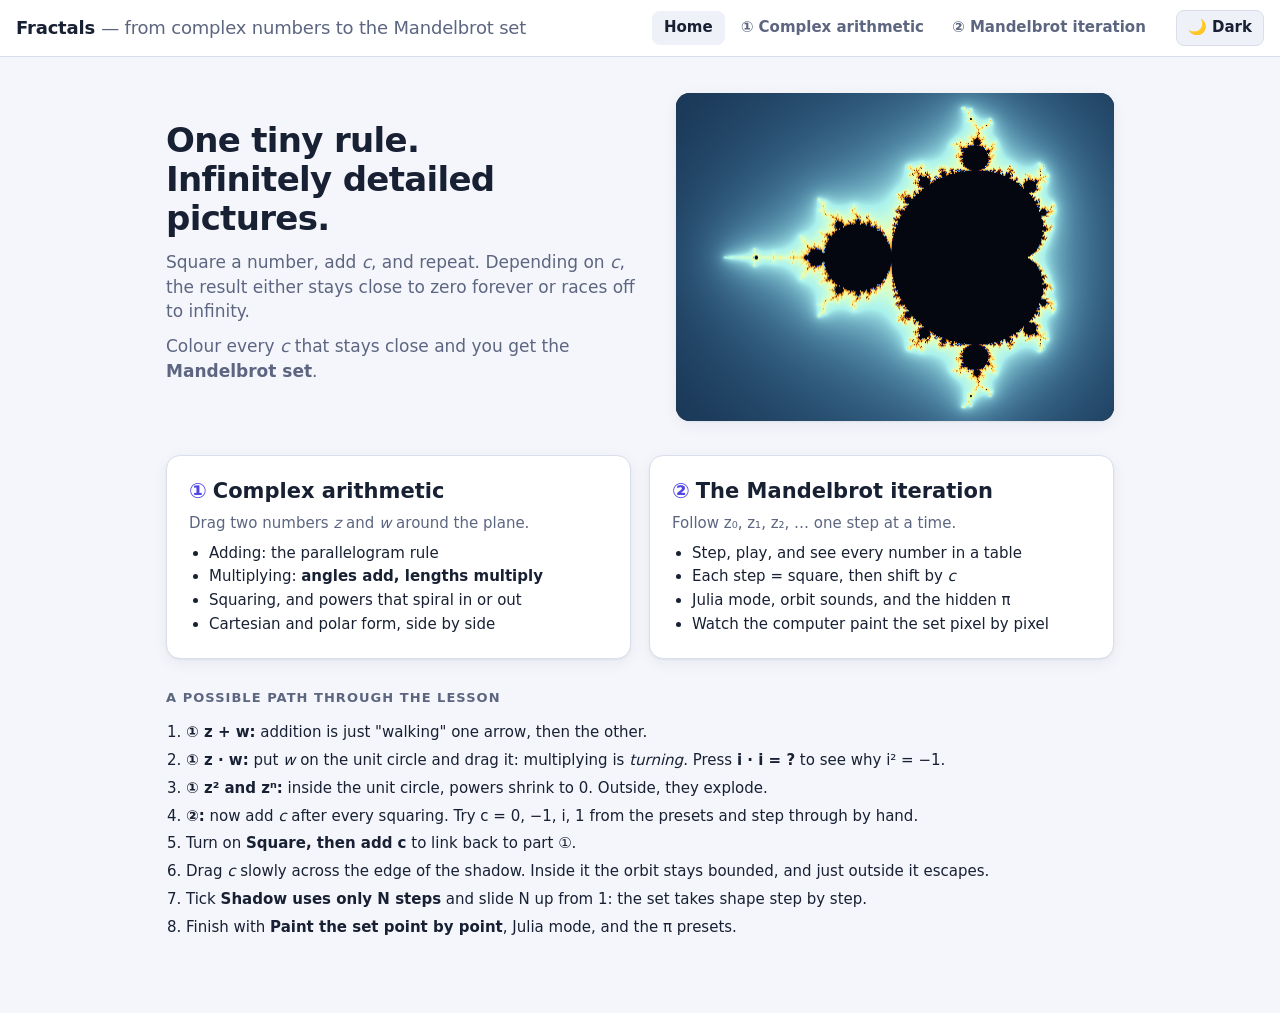
==== index.html @ 912d730c "Fractals classroom demos Co-Authored-By: Claude Opus 5.5 <noreply@anthropic.com>" ====
<!doctype html>
<html lang="en">
<head>
  <meta charset="utf-8">
  <meta name="viewport" content="width=device-width, initial-scale=1">
  <title>Fractals Classroom Demos</title>
  <link rel="stylesheet" href="css/style.css">
  <style>
    body { overflow-y: auto; }
    .home { max-width: 980px; margin: 0 auto; padding: 36px 16px 60px; width: 100%; }
    .hero { display: grid; grid-template-columns: 1.1fr 1fr; gap: 28px; align-items: center; }
    .hero h2 { font-size: 34px; line-height: 1.15; margin: 0 0 12px; letter-spacing: -0.02em; }
    .hero p { font-size: 17px; color: var(--muted); margin: 0 0 10px; }
    #heroCanvas { width: 100%; aspect-ratio: 4 / 3; border-radius: 14px; display: block; background: #050814; box-shadow: var(--shadow); }
    .cards { display: grid; grid-template-columns: 1fr 1fr; gap: 18px; margin-top: 34px; }
    a.demo {
      display: block; text-decoration: none; color: inherit;
      background: var(--panel); border: 1px solid var(--border); border-radius: 14px;
      padding: 20px 22px; box-shadow: var(--shadow); transition: transform .12s, border-color .12s;
    }
    a.demo:hover { transform: translateY(-2px); border-color: var(--accent); }
    a.demo h3 { margin: 0 0 6px; font-size: 21px; }
    a.demo .num { color: var(--accent); font-weight: 750; margin-right: 6px; }
    a.demo p { margin: 0 0 8px; color: var(--muted); }
    a.demo ul { margin: 6px 0 0; padding-left: 20px; }
    a.demo li { margin: 2px 0; }
    .tips { margin-top: 30px; }
    .tips h3 { font-size: 13px; text-transform: uppercase; letter-spacing: .08em; color: var(--muted); }
    .tips ol { padding-left: 20px; }
    .tips li { margin: 6px 0; }
    @media (max-width: 760px) { .hero, .cards { grid-template-columns: 1fr; } .hero h2 { font-size: 27px; } }
  </style>
</head>
<body>
  <header class="top">
    <h1>Fractals <span class="sub">&mdash; from complex numbers to the Mandelbrot set</span></h1>
    <nav>
      <a class="active" href="index.html">Home</a>
      <a href="complex.html">&#9312; Complex arithmetic</a>
      <a href="mandelbrot.html">&#9313; Mandelbrot iteration</a>
    </nav>
    <button id="theme" title="Switch light / dark theme"></button>
  </header>

  <div class="home">
    <section class="hero">
      <div>
        <h2>One tiny rule.<br>Infinitely detailed pictures.</h2>
        <p>Square a number, add <i>c</i>, and repeat. Depending on <i>c</i>, the result either stays close to zero forever or races off to infinity.</p>
        <p>Colour every <i>c</i> that stays close and you get the <b>Mandelbrot set</b>.</p>
      </div>
      <canvas id="heroCanvas" aria-label="The Mandelbrot set"></canvas>
    </section>

    <section class="cards">
      <a class="demo" href="complex.html">
        <h3><span class="num">&#9312;</span>Complex arithmetic</h3>
        <p>Drag two numbers <i>z</i> and <i>w</i> around the plane.</p>
        <ul>
          <li>Adding: the parallelogram rule</li>
          <li>Multiplying: <b>angles add, lengths multiply</b></li>
          <li>Squaring, and powers that spiral in or out</li>
          <li>Cartesian and polar form, side by side</li>
        </ul>
      </a>
      <a class="demo" href="mandelbrot.html">
        <h3><span class="num">&#9313;</span>The Mandelbrot iteration</h3>
        <p>Follow z&#8320;, z&#8321;, z&#8322;, &hellip; one step at a time.</p>
        <ul>
          <li>Step, play, and see every number in a table</li>
          <li>Each step = square, then shift by <i>c</i></li>
          <li>Julia mode, orbit sounds, and the hidden &pi;</li>
          <li>Watch the computer paint the set pixel by pixel</li>
        </ul>
      </a>
    </section>

    <section class="tips">
      <h3>A possible path through the lesson</h3>
      <ol>
        <li><b>&#9312; z + w:</b> addition is just "walking" one arrow, then the other.</li>
        <li><b>&#9312; z &middot; w:</b> put <i>w</i> on the unit circle and drag it: multiplying is <i>turning</i>. Press <b>i &middot; i = ?</b> to see why i&sup2; = &minus;1.</li>
        <li><b>&#9312; z&sup2; and z&#8319;:</b> inside the unit circle, powers shrink to 0. Outside, they explode.</li>
        <li><b>&#9313;:</b> now add <i>c</i> after every squaring. Try c = 0, &minus;1, i, 1 from the presets and step through by hand.</li>
        <li>Turn on <b>Square, then add c</b> to link back to part &#9312;.</li>
        <li>Drag <i>c</i> slowly across the edge of the shadow. Inside it the orbit stays bounded, and just outside it escapes.</li>
        <li>Tick <b>Shadow uses only N steps</b> and slide N up from 1: the set takes shape step by step.</li>
        <li>Finish with <b>Paint the set point by point</b>, Julia mode, and the &pi; presets.</li>
      </ol>
    </section>
  </div>

  <script src="js/plane.js"></script>
  <script>
    Theme.init(document.getElementById('theme'));
    // Small Mandelbrot picture for the landing page.
    (function () {
      const cv = document.getElementById('heroCanvas');
      function render() {
        const r = cv.getBoundingClientRect();
        const W = Math.max(1, Math.round(r.width)), H = Math.max(1, Math.round(r.height));
        cv.width = W; cv.height = H;
        const g = cv.getContext('2d');
        const img = g.createImageData(W, H);
        const scale = Math.min(W / 3.1, H / 2.45), cx = -0.72, cy = 0, iter = 300;
        const pal = (t) => {
          const a = [0.5, 0.5, 0.5], b = [0.5, 0.5, 0.5], d = [0.0, 0.12, 0.28];
          return a.map((ai, i) => 255 * (ai + b[i] * Math.cos(6.2832 * (t + d[i]))));
        };
        for (let j = 0; j < H; j++) {
          for (let i = 0; i < W; i++) {
            const x0 = cx + (i - W / 2) / scale, y0 = cy - (j - H / 2) / scale;
            let x = 0, y = 0, n = 0, x2 = 0, y2 = 0;
            while (n < iter && x2 + y2 <= 256) { y = 2 * x * y + y0; x = x2 - y2 + x0; x2 = x * x; y2 = y * y; n++; }
            const o = (j * W + i) * 4;
            if (n >= iter) { img.data[o] = 4; img.data[o + 1] = 6; img.data[o + 2] = 16; }
            else {
              const nu = n + 1 - Math.log(Math.log(x2 + y2) * 0.5) / Math.LN2;
              const t = Math.sqrt(Math.max(0, nu)) * 0.09 + 0.55;
              const c = pal(t), fade = Math.min(1, nu / 8);
              img.data[o] = c[0] * fade + 5 * (1 - fade);
              img.data[o + 1] = c[1] * fade + 8 * (1 - fade);
              img.data[o + 2] = c[2] * fade + 20 * (1 - fade);
            }
            img.data[o + 3] = 255;
          }
        }
        g.putImageData(img, 0, 0);
      }
      let t = 0;
      new ResizeObserver(() => { clearTimeout(t); t = setTimeout(render, 60); }).observe(cv);
    })();
  </script>
</body>
</html>
---- css/style.css ----
/* Shared styles for the Fractals demos.
   Theme: follows the OS setting; the header button overrides it (data-theme on <html>). */

:root {
  --bg: #f4f6fb;
  --panel: #ffffff;
  --panel-2: #eef1f8;
  --border: #d8deeb;
  --text: #182033;
  --muted: #5d6680;
  --accent: #4f46e5;
  --canvas-bg: #ffffff;
  --grid: rgba(20, 30, 60, 0.07);
  --grid-strong: rgba(20, 30, 60, 0.13);
  --axis: rgba(20, 30, 60, 0.55);
  --tick: #6b7389;
  --halo: rgba(255, 255, 255, 0.9);

  --z: #1d6fe0;
  --w: #e07800;
  --sum: #0f9d58;
  --prod: #b52ad6;
  --c: #d91e4a;
  --orbit: #d97706;
  --cur: #0077d6;
  --escape: #d91e4a;
  --unit: rgba(20, 30, 60, 0.35);

  --radius: 10px;
  --shadow: 0 1px 2px rgba(0, 0, 0, 0.05), 0 4px 16px rgba(20, 30, 60, 0.06);
}

@media (prefers-color-scheme: dark) {
  :root:not([data-theme="light"]) {
    --bg: #0d1220;
    --panel: #151c2e;
    --panel-2: #1d2640;
    --border: #2a3452;
    --text: #e7ebf5;
    --muted: #98a3bf;
    --accent: #8b85ff;
    --canvas-bg: #0a0f1b;
    --grid: rgba(200, 215, 255, 0.06);
    --grid-strong: rgba(200, 215, 255, 0.12);
    --axis: rgba(220, 230, 255, 0.5);
    --tick: #8d98b5;
    --halo: rgba(10, 15, 27, 0.9);

    --z: #4ea1ff;
    --w: #ffa646;
    --sum: #3fd98a;
    --prod: #e46bff;
    --c: #ff5c7c;
    --orbit: #ffd34d;
  --cur: #3df2ff;
    --escape: #ff5c7c;
    --unit: rgba(220, 230, 255, 0.35);
    --shadow: 0 1px 2px rgba(0, 0, 0, 0.3), 0 4px 16px rgba(0, 0, 0, 0.25);
  }
}

:root[data-theme="dark"] {
  --bg: #0d1220;
  --panel: #151c2e;
  --panel-2: #1d2640;
  --border: #2a3452;
  --text: #e7ebf5;
  --muted: #98a3bf;
  --accent: #8b85ff;
  --canvas-bg: #0a0f1b;
  --grid: rgba(200, 215, 255, 0.06);
  --grid-strong: rgba(200, 215, 255, 0.12);
  --axis: rgba(220, 230, 255, 0.5);
  --tick: #8d98b5;
  --halo: rgba(10, 15, 27, 0.9);

  --z: #4ea1ff;
  --w: #ffa646;
  --sum: #3fd98a;
  --prod: #e46bff;
  --c: #ff5c7c;
  --orbit: #ffd34d;
  --cur: #3df2ff;
  --escape: #ff5c7c;
  --unit: rgba(220, 230, 255, 0.35);
  --shadow: 0 1px 2px rgba(0, 0, 0, 0.3), 0 4px 16px rgba(0, 0, 0, 0.25);
}

* { box-sizing: border-box; }

html, body { height: 100%; }

body {
  margin: 0;
  display: flex;
  flex-direction: column;
  background: var(--bg);
  color: var(--text);
  font: 15px/1.45 system-ui, -apple-system, "Segoe UI", Roboto, sans-serif;
}

/* ---------- header ---------- */
header.top {
  display: flex;
  align-items: center;
  gap: 18px;
  padding: 10px 16px;
  background: var(--panel);
  border-bottom: 1px solid var(--border);
  flex-wrap: wrap;
}
header.top h1 { font-size: 18px; margin: 0; font-weight: 650; letter-spacing: -0.01em; }
header.top h1 .sub { color: var(--muted); font-weight: 450; }
header.top nav { display: flex; gap: 4px; margin-left: auto; flex-wrap: wrap; }
header.top nav a {
  color: var(--muted);
  text-decoration: none;
  padding: 6px 12px;
  border-radius: 8px;
  font-weight: 550;
}
header.top nav a:hover { background: var(--panel-2); color: var(--text); }
header.top nav a.active { background: var(--panel-2); color: var(--text); }

/* ---------- app layout ---------- */
main.app { flex: 1; display: flex; min-height: 0; }

.stage { position: relative; flex: 1; min-width: 0; overflow: hidden; }
.stage canvas.plane {
  position: absolute; inset: 0;
  width: 100%; height: 100%;
  display: block;
  background: var(--canvas-bg);
}

.side {
  width: 400px;
  flex: none;
  overflow-y: auto;
  background: var(--panel);
  border-left: 1px solid var(--border);
  padding: 14px 14px 40px;
  display: flex;
  flex-direction: column;
  gap: 14px;
}

@media (max-width: 900px) {
  html, body { height: auto; }
  main.app { flex-direction: column; }
  .stage { height: 62vh; flex: none; }
  .side { width: auto; border-left: none; border-top: 1px solid var(--border); padding: 14px 16px 40px; }
}

/* ---------- overlays on the stage ---------- */
.overlay { position: absolute; pointer-events: none; }
.overlay > * { pointer-events: auto; }
.zoom-ctl { right: 12px; bottom: 12px; display: flex; flex-direction: column; gap: 6px; }
.zoom-ctl button { width: 38px; height: 38px; font-size: 18px; padding: 0; }
.readout {
  left: 12px; bottom: 12px;
  font: 13px/1.2 ui-monospace, "Cascadia Mono", Consolas, monospace;
  color: var(--muted);
  background: var(--panel);
  border: 1px solid var(--border);
  padding: 5px 9px;
  border-radius: 8px;
  opacity: 0.92;
}
.readout:empty { display: none; }

/* ---------- explorer: just the set ---------- */
.explorer-btn { font-weight: 600; }
.explorer-btn.active { background: var(--accent); border-color: var(--accent); color: #fff; }
.explorer-bar {
  left: 12px; top: 12px; right: 12px;
  display: none; flex-wrap: wrap; align-items: center; gap: 8px 12px;
  width: fit-content; max-width: calc(100% - 24px);
  background: var(--panel); border: 1px solid var(--border); border-radius: 10px;
  padding: 6px 10px; font-size: 14px;
  box-shadow: 0 6px 20px rgba(0,0,0,.3);
  pointer-events: auto;
}
.explorer-bar label { display: flex; align-items: center; gap: 6px; }
.explorer-bar input[type=range] { width: 110px; }
body.explorer .explorer-bar { display: flex; }
body.explorer .side, body.explorer #hint { display: none; }
.viewinfo {
  right: 60px; bottom: 12px;
  display: flex; align-items: center; gap: 6px;
  font: 12px/1.2 ui-monospace, "Cascadia Mono", Consolas, monospace;
  color: var(--muted); white-space: pre;
  background: var(--panel); border: 1px solid var(--border); border-radius: 8px;
  padding: 3px 4px 3px 9px;
}
.viewinfo button { width: 22px; height: 22px; padding: 0; font-size: 14px; line-height: 1; }
.hint {
  left: 12px; top: 12px;
  max-width: min(460px, calc(100% - 24px));
  font-size: 13px;
  color: var(--muted);
  background: var(--panel);
  border: 1px solid var(--border);
  padding: 7px 11px;
  border-radius: 8px;
  opacity: 0.94;
}
.hint b { color: var(--text); }

/* ---------- panel building blocks ---------- */
.section { display: flex; flex-direction: column; gap: 8px; }
.section > h2 {
  font-size: 12px;
  text-transform: uppercase;
  letter-spacing: 0.08em;
  color: var(--muted);
  margin: 0;
  font-weight: 650;
}

.card {
  background: var(--panel-2);
  border: 1px solid var(--border);
  border-radius: var(--radius);
  padding: 10px 12px;
}
.card.accent { border-left: 4px solid var(--card-color, var(--accent)); }

button, select, input {
  font: inherit;
  color: var(--text);
}
button {
  background: var(--panel-2);
  border: 1px solid var(--border);
  border-radius: 8px;
  padding: 6px 11px;
  cursor: pointer;
  font-weight: 550;
  transition: background 0.12s, border-color 0.12s;
}
button:hover { border-color: var(--accent); }
button:active { transform: translateY(1px); }
button.primary { background: var(--accent); border-color: var(--accent); color: #fff; }
button:disabled { opacity: 0.45; cursor: default; }
button:focus-visible, select:focus-visible, input:focus-visible { outline: 2px solid var(--accent); outline-offset: 1px; }

.seg {
  display: flex;
  background: var(--panel-2);
  border: 1px solid var(--border);
  border-radius: 9px;
  padding: 3px;
  gap: 3px;
}
.seg button {
  flex: 1;
  border: none;
  background: transparent;
  padding: 6px 6px;
  border-radius: 6px;
  color: var(--muted);
  white-space: nowrap;
}
.seg button.on { background: var(--panel); color: var(--text); box-shadow: var(--shadow); }

.row { display: flex; gap: 8px; align-items: center; flex-wrap: wrap; }
.row.tight { gap: 4px; }
.grow { flex: 1; }

.toggles { display: grid; grid-template-columns: 1fr 1fr; gap: 4px 10px; }
.toggles label, label.check {
  display: flex; align-items: center; gap: 7px;
  cursor: pointer;
  font-size: 14px;
  user-select: none;
}
input[type="checkbox"] { width: 16px; height: 16px; accent-color: var(--accent); margin: 0; }
input[type="range"] { accent-color: var(--accent); }

input.num {
  width: 100%;
  min-width: 0;
  background: var(--panel);
  border: 1px solid var(--border);
  border-radius: 7px;
  padding: 4px 7px;
  font: 14px ui-monospace, "Cascadia Mono", Consolas, monospace;
}
select {
  background: var(--panel);
  border: 1px solid var(--border);
  border-radius: 7px;
  padding: 5px 7px;
}

.mono { font-family: ui-monospace, "Cascadia Mono", Consolas, monospace; }
.muted { color: var(--muted); }
.small { font-size: 13px; }

.dot {
  display: inline-block;
  width: 11px; height: 11px;
  border-radius: 50%;
  background: currentColor;
  vertical-align: -1px;
  margin-right: 5px;
}

/* number cards (complex page) */
.numcard { display: grid; grid-template-columns: auto 1fr 1fr; gap: 5px 8px; align-items: center; }
.numcard .name { grid-column: 1 / -1; font-weight: 650; display: flex; align-items: center; justify-content: space-between; }
.numcard .lbl { font-size: 12px; color: var(--muted); }
.numcard .val { grid-column: 2 / -1; font: 15px ui-monospace, "Cascadia Mono", Consolas, monospace; }
.numcard .inputs { grid-column: 2 / -1; display: grid; grid-template-columns: 1fr 1fr; gap: 6px; }
.numcard .inputs label { display: flex; align-items: center; gap: 5px; font-size: 12px; color: var(--muted); }

/* formula / explanation box */
.explain { font-size: 14.5px; }
.explain p { margin: 0 0 6px; }
.explain p:last-child { margin-bottom: 0; }
.explain .eq {
  font: 14px/1.6 ui-monospace, "Cascadia Mono", Consolas, monospace;
  background: var(--panel);
  border: 1px solid var(--border);
  border-radius: 7px;
  padding: 6px 9px;
  margin: 6px 0;
  overflow-wrap: anywhere;
}
.explain .big { font-size: 16px; font-weight: 650; }
.explain details { margin-top: 6px; }
.explain summary { cursor: pointer; color: var(--accent); font-weight: 600; font-size: 14px; }

.cz { color: var(--z); font-weight: 650; }
.cw { color: var(--w); font-weight: 650; }
.csum { color: var(--sum); font-weight: 650; }
.cprod { color: var(--prod); font-weight: 650; }
.cc { color: var(--c); font-weight: 650; }
.corbit { color: var(--orbit); font-weight: 650; }
.explain sub { font-family: system-ui, "Segoe UI", sans-serif; font-size: 0.85em; letter-spacing: 0; line-height: 0; }
.cesc { color: var(--escape); font-weight: 650; }

/* orbit table */
.table-wrap {
  max-height: 300px;
  overflow: auto;
  border: 1px solid var(--border);
  border-radius: var(--radius);
}
table.orbit { width: 100%; border-collapse: collapse; font: 13px ui-monospace, "Cascadia Mono", Consolas, monospace; }
table.orbit th {
  position: sticky; top: 0;
  background: var(--panel-2);
  text-align: right;
  padding: 6px 8px;
  font-weight: 650;
  border-bottom: 1px solid var(--border);
}
table.orbit td { text-align: right; padding: 3px 8px; border-bottom: 1px solid var(--grid-strong); }
table.orbit th:first-child, table.orbit td:first-child { text-align: center; color: var(--muted); }
table.orbit tr.esc td { color: var(--escape); }
table.orbit tr.cur td { background: color-mix(in srgb, var(--orbit) 22%, transparent); font-weight: 700; }
table.orbit tbody tr { cursor: pointer; }
table.orbit tbody tr:hover td { background: var(--panel-2); }

.verdict { font-size: 15px; }
.verdict .head { font-weight: 700; font-size: 16px; margin-bottom: 3px; }

.kbd {
  font: 12px ui-monospace, Consolas, monospace;
  border: 1px solid var(--border);
  border-bottom-width: 2px;
  border-radius: 5px;
  padding: 0 5px;
  background: var(--panel);
}

canvas.chart { width: 100%; height: 130px; display: block; border-radius: var(--radius); background: var(--panel); border: 1px solid var(--border); cursor: pointer; }

.slider-row { display: grid; grid-template-columns: 92px 1fr 46px; gap: 8px; align-items: center; font-size: 14px; }
.slider-row output { text-align: right; font-family: ui-monospace, Consolas, monospace; }

.transport { display: grid; grid-template-columns: repeat(5, 1fr); gap: 6px; }
.transport button { font-size: 13px; line-height: 1; padding: 2px 0; min-height: 0; }

/* compact "c = a + i b" input rows */
.cxrow { display: grid; grid-template-columns: 30px 1fr 22px 1fr; gap: 6px; align-items: center; font-size: 15px; }
.cxrow .op { text-align: center; color: var(--muted); white-space: nowrap; }

/* drop-down tickable list */
details.dropdown { position: relative; }
details.dropdown > summary {
  list-style: none; cursor: pointer; user-select: none;
  padding: 6px 10px; border: 1px solid var(--border); border-radius: 8px;
  background: var(--panel-2); font-size: 14px; font-weight: 600;
  display: flex; justify-content: space-between; align-items: center;
}
details.dropdown > summary::-webkit-details-marker { display: none; }
details.dropdown > summary::after { content: "\25BE"; color: var(--muted); }
details.dropdown[open] > summary::after { content: "\25B4"; }
details.dropdown > .menu {
  position: absolute; left: 0; right: 0; top: calc(100% + 4px); z-index: 20;
  background: var(--panel); border: 1px solid var(--border); border-radius: 8px;
  padding: 10px; box-shadow: 0 8px 24px rgba(0,0,0,.25);
  display: flex; flex-direction: column; gap: 8px;
}

.stepinfo { font-size: 14px; text-align: center; color: var(--muted); }
.stepinfo b { color: var(--text); font-size: 16px; }
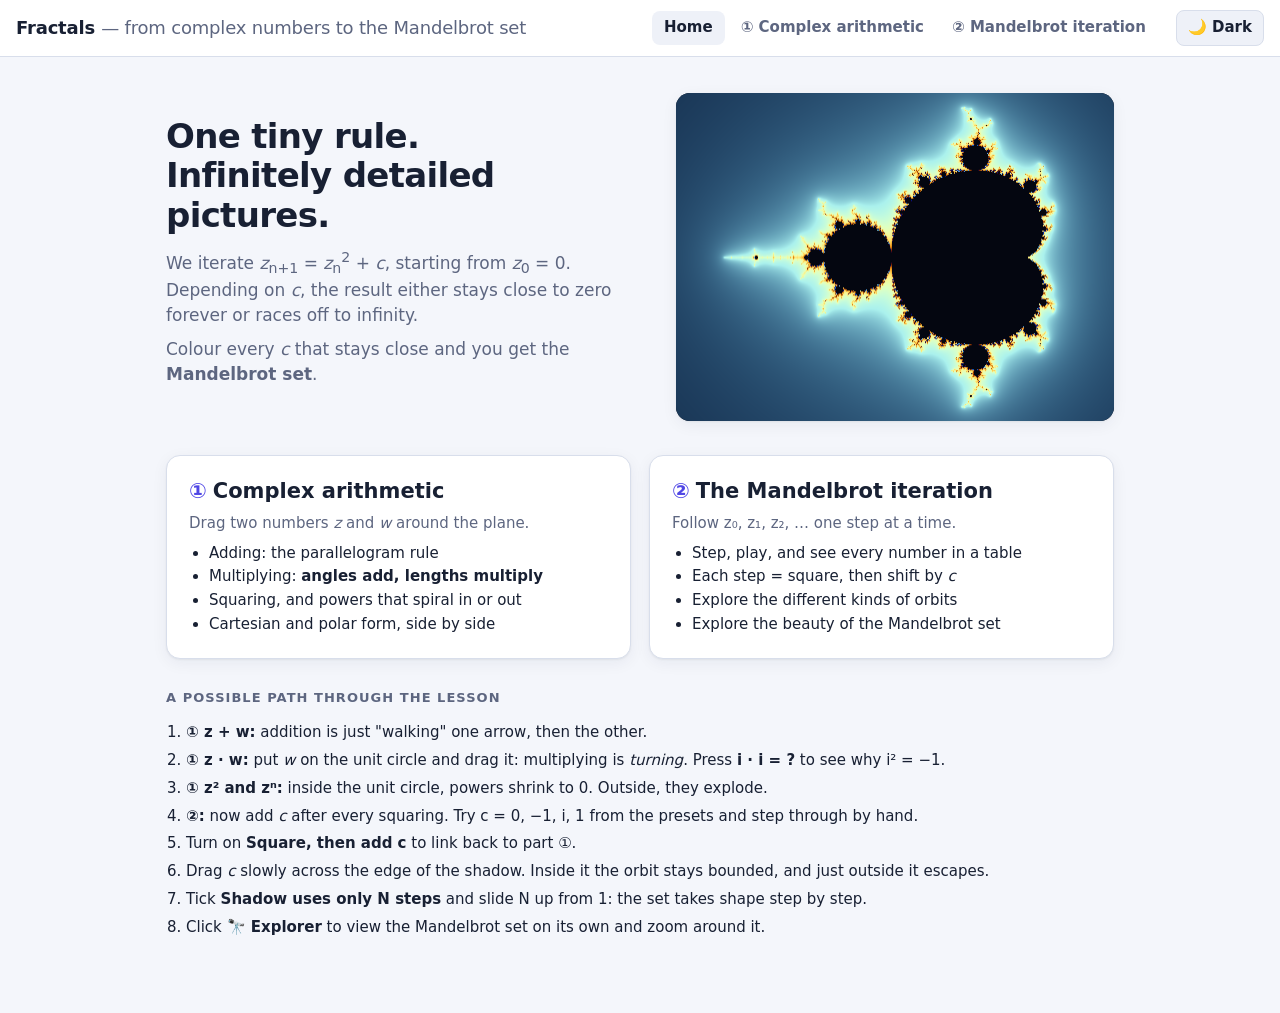
==== commit 431c6bf2: "Home page: state the iteration formula, update demo bullets and lesson path Co-Authored-By: Claude O" ====
--- a/index.html
+++ b/index.html
@@ -46,7 +46,7 @@
     <section class="hero">
       <div>
         <h2>One tiny rule.<br>Infinitely detailed pictures.</h2>
-        <p>Square a number, add <i>c</i>, and repeat. Depending on <i>c</i>, the result either stays close to zero forever or races off to infinity.</p>
+        <p>We iterate <i>z</i><sub>n+1</sub> = <i>z</i><sub>n</sub><sup>2</sup> + <i>c</i>, starting from <i>z</i><sub>0</sub> = 0. Depending on <i>c</i>, the result either stays close to zero forever or races off to infinity.</p>
         <p>Colour every <i>c</i> that stays close and you get the <b>Mandelbrot set</b>.</p>
       </div>
       <canvas id="heroCanvas" aria-label="The Mandelbrot set"></canvas>
@@ -69,8 +69,8 @@
         <ul>
           <li>Step, play, and see every number in a table</li>
           <li>Each step = square, then shift by <i>c</i></li>
-          <li>Julia mode, orbit sounds, and the hidden &pi;</li>
-          <li>Watch the computer paint the set pixel by pixel</li>
+          <li>Explore the different kinds of orbits</li>
+          <li>Explore the beauty of the Mandelbrot set</li>
         </ul>
       </a>
     </section>
@@ -85,7 +85,7 @@
         <li>Turn on <b>Square, then add c</b> to link back to part &#9312;.</li>
         <li>Drag <i>c</i> slowly across the edge of the shadow. Inside it the orbit stays bounded, and just outside it escapes.</li>
         <li>Tick <b>Shadow uses only N steps</b> and slide N up from 1: the set takes shape step by step.</li>
-        <li>Finish with <b>Paint the set point by point</b>, Julia mode, and the &pi; presets.</li>
+        <li>Click <b>&#128301; Explorer</b> to view the Mandelbrot set on its own and zoom around it.</li>
       </ol>
     </section>
   </div>
